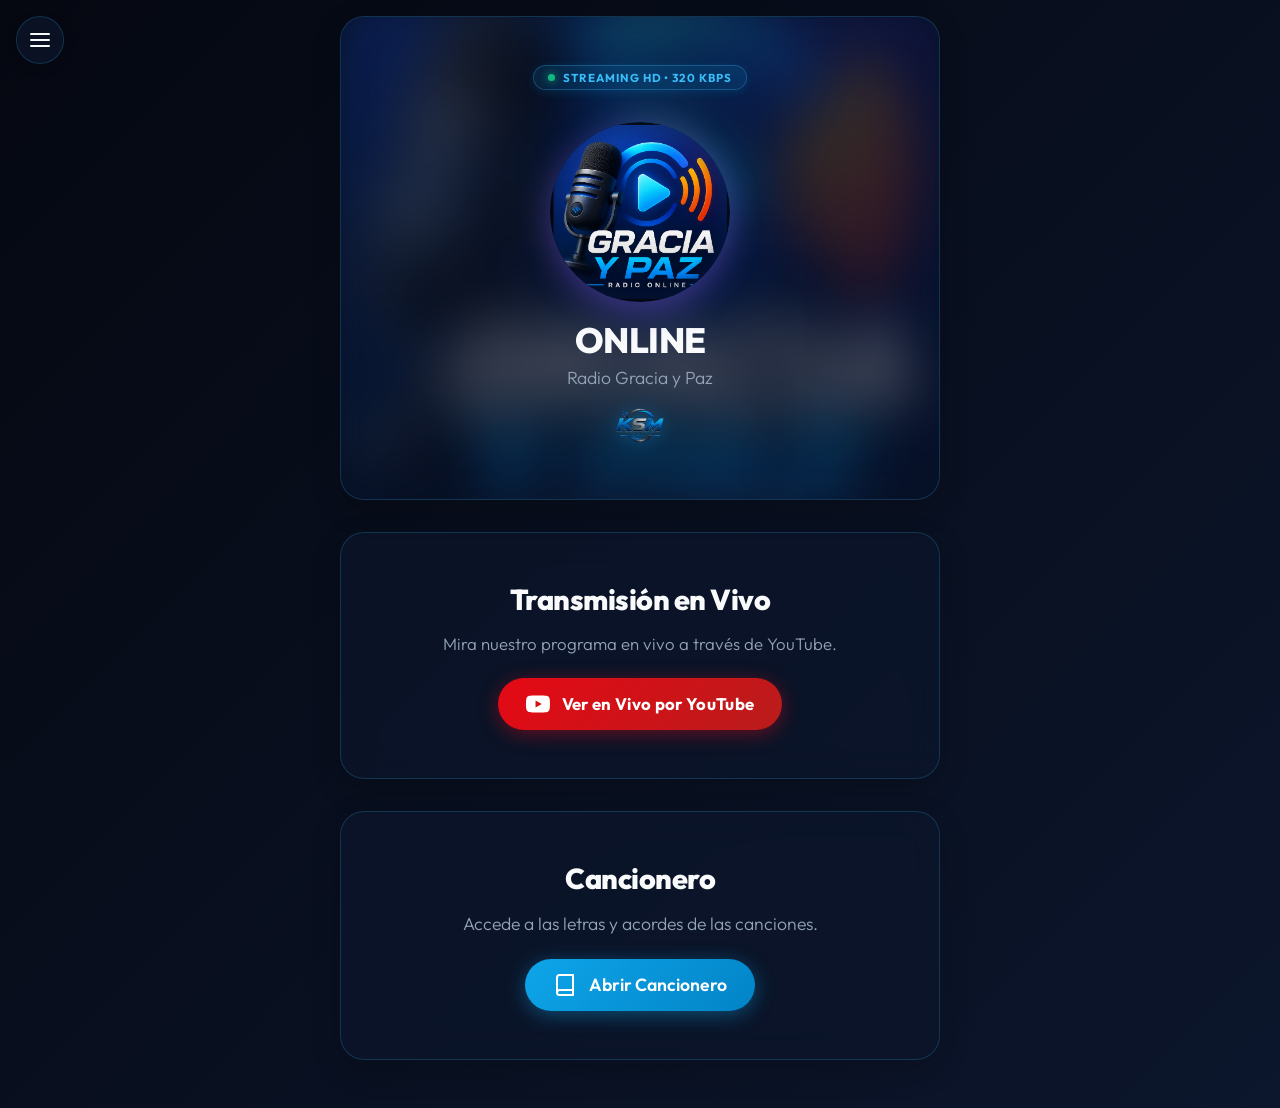
==== index.html @ c4b3cdc1 "feat: modal youtube live, nuevo branding ksm y avisos in-app" ====
<!DOCTYPE html>
<html lang="es">

<head>
  <meta charset="UTF-8">
  <meta name="viewport" content="width=device-width, initial-scale=1.0">
  <title>Radio Gracia y Paz</title>

  <!-- SEO Best Practices -->
  <meta name="description" content="Radio en vivo con KSM Streaming HD — Servidores de Radio Online & Apps Android.">
  <link rel="icon" type="image/png" href="public/logo.png">

  <!-- Tipografía Moderna -->
  <link rel="preconnect" href="https://fonts.googleapis.com">
  <link rel="preconnect" href="https://fonts.gstatic.com" crossorigin>
  <link href="https://fonts.googleapis.com/css2?family=Outfit:wght@300;400;600;800&display=swap" rel="stylesheet">

  <!-- Estilos -->
  <link rel="stylesheet" href="css/variables.css">
  <link rel="stylesheet" href="css/style.css">
</head>

<body class="app-body">
  <!-- Removido para colocarlo centrado debajo del titulo -->

  <!-- Botón de Menú -->
  <button class="menu-btn" id="menuBtn" aria-label="Abrir menú" aria-expanded="false">
    <svg width="24" height="24" viewBox="0 0 24 24" fill="none" stroke="currentColor" stroke-width="2"
      stroke-linecap="round" stroke-linejoin="round">
      <line x1="3" y1="12" x2="21" y2="12"></line>
      <line x1="3" y1="6" x2="21" y2="6"></line>
      <line x1="3" y1="18" x2="21" y2="18"></line>
    </svg>
  </button>

  <!-- Sidebar / Menú Lateral -->
  <aside class="sidebar" id="sidebar" aria-hidden="true">
    <div class="sidebar__header">
      <h2 class="sidebar__title">Menú</h2>
      <button class="sidebar__close" id="closeSidebarBtn" aria-label="Cerrar menú">
        <svg width="24" height="24" viewBox="0 0 24 24" fill="none" stroke="currentColor" stroke-width="2"
          stroke-linecap="round" stroke-linejoin="round">
          <line x1="18" y1="6" x2="6" y2="18"></line>
          <line x1="6" y1="6" x2="18" y2="18"></line>
        </svg>
      </button>
    </div>

    <div class="sidebar__content">
      <section class="sidebar__section">
        <h3 class="sidebar__subtitle">Legal</h3>
        <a href="privacy.html" class="sidebar__link">Políticas de Privacidad</a>
      </section>

      <section class="sidebar__section">
        <h3 class="sidebar__subtitle">Contacto</h3>
        <a href="https://wa.me/5491166508379" target="_blank" rel="noopener noreferrer"
          class="sidebar__link sidebar__link--whatsapp">
          <svg width="20" height="20" viewBox="0 0 24 24" fill="currentColor">
            <path
              d="M17.472 14.382c-.297-.149-1.758-.867-2.03-.967-.273-.099-.471-.148-.67.15-.197.297-.767.966-.94 1.164-.173.199-.347.223-.644.075-.297-.15-1.255-.463-2.39-1.475-.883-.788-1.48-1.761-1.653-2.059-.173-.297-.018-.458.13-.606.134-.133.298-.347.446-.52.149-.174.198-.298.298-.497.099-.198.05-.371-.025-.52-.075-.149-.669-1.612-.916-2.207-.242-.579-.487-.5-.669-.51-.173-.008-.371-.01-.57-.01-.198 0-.52.074-.792.372-.272.297-1.04 1.016-1.04 2.479 0 1.462 1.065 2.875 1.213 3.074.149.198 2.096 3.2 5.077 4.487.709.306 1.262.489 1.694.625.712.227 1.36.195 1.871.118.571-.085 1.758-.719 2.006-1.413.248-.694.248-1.289.173-1.413-.074-.124-.272-.198-.57-.347m-5.421 7.403h-.004a9.87 9.87 0 01-5.031-1.378l-.361-.214-3.741.982.998-3.648-.235-.374a9.86 9.86 0 01-1.51-5.26c.001-5.45 4.436-9.884 9.888-9.884 2.64 0 5.122 1.03 6.988 2.898a9.825 9.825 0 012.893 6.994c-.003 5.45-4.437 9.884-9.885 9.884m8.413-18.297A11.815 11.815 0 0012.05 0C5.495 0 .16 5.335.157 11.892c0 2.096.547 4.142 1.588 5.945L.057 24l6.305-1.654a11.882 11.882 0 005.683 1.448h.005c6.554 0 11.89-5.335 11.893-11.893a11.821 11.821 0 00-3.48-8.413Z" />
          </svg>
          WhatsApp
        </a>
      </section>

      <section class="sidebar__ad">
        <div class="sidebar__ad-content">
          <h3 class="sidebar__ad-title">¿Necesitas una app?</h3>
          <p class="sidebar__ad-text">Desarrollo profesional de aplicaciones y software para tu negocio.</p>
          <a href="https://ksmservicios.vercel.app/" target="_blank" rel="noopener noreferrer" class="sidebar__ad-btn">
            Contrata a KSM Servicios
          </a>
        </div>
      </section>
    </div>
  </aside>

  <div class="sidebar-overlay" id="sidebarOverlay"></div>

  <main class="app-container">

    <!-- Banner de Avisos y Comunicados In-App -->
    <aside class="announcement-banner" id="announcementBanner" aria-live="polite" aria-hidden="true">
      <div class="announcement-banner__content">
        <div class="announcement-banner__icon" aria-hidden="true">
          <svg width="20" height="20" viewBox="0 0 24 24" fill="none" stroke="currentColor" stroke-width="2"
            stroke-linecap="round" stroke-linejoin="round">
            <path d="M18 8A6 6 0 0 0 6 8c0 7-3 9-3 9h18s-3-2-3-9"></path>
            <path d="M13.73 21a2 2 0 0 1-3.46 0"></path>
          </svg>
        </div>
        <div class="announcement-banner__text-wrap">
          <h4 class="announcement-banner__title" id="announcementTitleText"></h4>
          <p class="announcement-banner__message" id="announcementMessageText"></p>
        </div>
        <button class="announcement-banner__close" id="announcementCloseBtn" aria-label="Cerrar aviso">
          <svg width="18" height="18" viewBox="0 0 24 24" fill="none" stroke="currentColor" stroke-width="2"
            stroke-linecap="round" stroke-linejoin="round">
            <line x1="18" y1="6" x2="6" y2="18"></line>
            <line x1="6" y1="6" x2="18" y2="18"></line>
          </svg>
        </button>
      </div>
    </aside>

    <!-- Reproductor Principal -->
    <section class="player" aria-label="Reproductor de Radio">
      <div class="player__brand-badge">
        <span class="player__brand-dot"></span>
        <span class="player__brand-text">STREAMING HD &bull; 320 KBPS</span>
      </div>
      <div class="player__visual">
        <div class="player__artwork" id="artwork">
          <img src="public/logo.png" alt="Logo de la Radio" class="player__logo">
        </div>
        <div class="player__info">
          <h3 class="player__title" id="nowPlayingTrack">ONLINE</h3>
          <h3 class="player__subtitle" id="nowPlayingProgram">Radio Gracia y Paz</h3>
          <div class="watermark-center" aria-hidden="true">
            <img src="public/ksm.png" alt="KSM Logo" class="watermark-center__image">
          </div>
        </div>
      </div>
    </section>

    <!-- Sección YouTube Live -->
    <section class="youtube-card" aria-label="Transmisión en Vivo por YouTube">
      <div class="youtube-card__content">
        <h3 class="youtube-card__title">Transmisión en Vivo</h3>
        <p class="youtube-card__text">Mira nuestro programa en vivo a través de YouTube.</p>
        <button id="openYoutubeBtn" class="youtube-card__btn" aria-label="Ver transmisión en vivo por YouTube">
          <svg width="24" height="24" viewBox="0 0 24 24" fill="currentColor" class="youtube-card__icon">
            <path d="M23.498 6.186a3.016 3.016 0 0 0-2.122-2.136C19.505 3.545 12 3.545 12 3.545s-7.505 0-9.377.505A3.017 3.017 0 0 0 .502 6.186C0 8.07 0 12 0 12s0 3.93.502 5.814a3.016 3.016 0 0 0 2.122 2.136c1.871.505 9.376.505 9.376.505s7.505 0 9.377-.505a3.015 3.015 0 0 0 2.122-2.136C24 15.93 24 12 24 12s0-3.93-.502-5.814zM9.545 15.568V8.432L15.818 12l-6.273 3.568z"/>
          </svg>
          Ver en Vivo por YouTube
        </button>
      </div>
    </section>

    <!-- Sección Cancionero -->
    <section class="songbook" aria-label="Cancionero">
      <div class="songbook__content">
        <h3 class="songbook__title">Cancionero</h3>
        <p class="songbook__text">Accede a las letras y acordes de las canciones.</p>
        <a href="cancionero.html" class="songbook__btn">
          <svg width="24" height="24" viewBox="0 0 24 24" fill="none" stroke="currentColor" stroke-width="2"
            stroke-linecap="round" stroke-linejoin="round" class="songbook__icon">
            <path d="M4 19.5v-15A2.5 2.5 0 0 1 6.5 2H20v20H6.5a2.5 2.5 0 0 1 0-5H20" />
          </svg>
          Abrir Cancionero
        </a>
      </div>
    </section>

  </main>

  <!-- Modal Ventana Emergente YouTube Live -->
  <div class="youtube-modal" id="youtubeModal" aria-hidden="true">
    <div class="youtube-modal__overlay" id="youtubeModalOverlay"></div>
    <div class="youtube-modal__content">
      <header class="youtube-modal__header">
        <div class="youtube-modal__title-group">
          <svg width="22" height="22" viewBox="0 0 24 24" fill="#ff0000" class="youtube-modal__badge-icon">
            <path d="M23.498 6.186a3.016 3.016 0 0 0-2.122-2.136C19.505 3.545 12 3.545 12 3.545s-7.505 0-9.377.505A3.017 3.017 0 0 0 .502 6.186C0 8.07 0 12 0 12s0 3.93.502 5.814a3.016 3.016 0 0 0 2.122 2.136c1.871.505 9.376.505 9.376.505s7.505 0 9.377-.505a3.015 3.015 0 0 0 2.122-2.136C24 15.93 24 12 24 12s0-3.93-.502-5.814zM9.545 15.568V8.432L15.818 12l-6.273 3.568z"/>
          </svg>
          <h3 class="youtube-modal__title">YouTube Live — Saúl Fernando Tula</h3>
        </div>
        <button class="youtube-modal__close" id="closeYoutubeBtn" aria-label="Cerrar video">
          <svg width="20" height="20" viewBox="0 0 24 24" fill="none" stroke="currentColor" stroke-width="2" stroke-linecap="round" stroke-linejoin="round">
            <line x1="18" y1="6" x2="6" y2="18"></line>
            <line x1="6" y1="6" x2="18" y2="18"></line>
          </svg>
        </button>
      </header>

      <div class="youtube-modal__body">
        <div class="youtube-modal__video-wrapper">
          <iframe
            id="youtubeIframe"
            class="youtube-modal__iframe"
            src=""
            data-src="https://www.youtube-nocookie.com/embed/live_stream?channel=@SaulFernandoTula"
            title="Transmisión en Vivo YouTube"
            allow="accelerometer; autoplay; clipboard-write; encrypted-media; gyroscope; picture-in-picture; web-share"
            allowfullscreen>
          </iframe>
        </div>
        <div class="youtube-modal__footer">
          <a href="https://www.youtube.com/@SaulFernandoTula/live" target="_blank" rel="noopener noreferrer" class="youtube-modal__link">
            Abrir en la aplicación de YouTube
          </a>
        </div>
      </div>
    </div>
  </div>

  <!-- Modal de Programa en Vivo (Pantalla Completa) -->
  <div class="live-modal" id="liveModal" aria-hidden="true">
    <div class="live-modal__content">
      <img src="" alt="Programa en Vivo" id="liveBannerImg" class="live-modal__image">
      <div id="liveBannerText" class="live-modal__text"></div>
      <button id="closeLiveBtn" class="live-modal__close">Cerrar Banner</button>
    </div>
  </div>

  <!-- Lógica -->
  <script src="js/script.js"></script>
</body>

</html>
---- css/variables.css ----
:root {
  /* KSM Streaming HD — Paleta Corporativa */
  --color-bg-start: #050811;
  --color-bg-end: #0c162c;
  --color-primary: #0ea5e9;
  --color-primary-hover: #0284c7;
  --color-accent-cyan: #38bdf8;
  --color-accent-glow: rgba(14, 165, 233, 0.35);
  --color-text-main: #f8fafc;
  --color-text-muted: #94a3b8;
  --color-glass-bg: rgba(12, 22, 44, 0.7);
  --color-glass-border: rgba(56, 189, 248, 0.2);
  --color-ksm-blue: #0284c7;
  --color-ksm-deep: #034275;
  --color-live-badge: #10b981;
  
  --spacing-sm: 0.5rem;
  --spacing-md: 1rem;
  --spacing-lg: 2rem;
  --spacing-xl: 3rem;
  
  --border-radius-md: 12px;
  --border-radius-lg: 24px;
  --border-radius-full: 9999px;

  --font-family-main: 'Outfit', system-ui, sans-serif;
}
---- css/style.css ----
* {
  margin: 0;
  padding: 0;
  box-sizing: border-box;
}

body {
  font-family: var(--font-family-main);
  background: linear-gradient(135deg, var(--color-bg-start), var(--color-bg-end));
  color: var(--color-text-main);
  min-height: 100vh;
  display: flex;
  justify-content: center;
  padding: var(--spacing-md);
  /* Adding some padding at bottom for mobile */
  padding-bottom: var(--spacing-xl);
}

.app-container {
  width: 100%;
  max-width: 600px;
  display: grid;
  gap: var(--spacing-lg);
  align-content: start;
}

/* Player Block */
.player {
  background: var(--color-glass-bg);
  border: 1px solid var(--color-glass-border);
  border-radius: var(--border-radius-lg);
  padding: var(--spacing-xl) var(--spacing-lg);
  backdrop-filter: blur(16px);
  -webkit-backdrop-filter: blur(16px);
  display: grid;
  gap: var(--spacing-lg);
  text-align: center;
  box-shadow: 0 10px 30px rgba(0, 0, 0, 0.2);
  position: relative;
  overflow: hidden;
  z-index: 1;
}

.player::before {
  content: '';
  position: absolute;
  top: 0;
  left: 0;
  right: 0;
  bottom: 0;
  background-image: url('../public/logo.png');
  background-size: cover;
  background-position: center;
  filter: blur(25px);
  opacity: 0.35;
  z-index: -1;
  transform: scale(1.1);
  /* Evita bordes cortados por el desenfoque */
}

/* Efecto Destello (Shine) */
.player::after {
  content: '';
  position: absolute;
  top: 0;
  left: -150%;
  width: 50%;
  height: 100%;
  background: linear-gradient(to right, transparent 0%, rgba(255, 255, 255, 0.08) 50%, transparent 100%);
  transform: skewX(-25deg);
  animation: playerShine 7s infinite;
  pointer-events: none;
  z-index: 2;
  /* Se muestra por encima del contenido sin afectar los clics */
  filter: blur(8px);
}

@keyframes playerShine {
  0% {
    left: -150%;
  }

  25% {
    left: 200%;
  }

  100% {
    left: 200%;
  }
}

.player__visual {
  display: grid;
  gap: var(--spacing-md);
  justify-items: center;
}

.player__artwork {
  width: 180px;
  aspect-ratio: 1;
  border-radius: 50%;
  background: transparent;
  display: flex;
  align-items: center;
  justify-content: center;
  box-shadow: 0 8px 32px rgba(139, 92, 246, 0.4);
  position: relative;
  overflow: hidden;
}

.player__artwork--playing::after {
  content: '';
  position: absolute;
  top: -4px;
  left: -4px;
  right: -4px;
  bottom: -4px;
  border-radius: 50%;
  border: 2px solid var(--color-primary);
  animation: pulse 1.5s ease-out infinite;
  pointer-events: none;
}

@keyframes pulse {
  0% {
    transform: scale(1);
    opacity: 0.8;
  }

  100% {
    transform: scale(1.15);
    opacity: 0;
  }
}

.player__logo {
  width: 100%;
  height: 100%;
  object-fit: cover;
  border-radius: 50%;
  -webkit-mask-image: radial-gradient(circle, black 58%, transparent 100%);
  mask-image: radial-gradient(circle, black 58%, transparent 100%);
}

.player__info {
  display: grid;
  gap: 4px;
}

.player__title {
  font-size: clamp(1.5rem, 5vw, 2.2rem);
  font-weight: 800;
  letter-spacing: -0.5px;
}

.player__subtitle {
  font-size: 1.1rem;
  color: var(--color-text-muted);
  font-weight: 300;
}

.player__controls {
  display: flex;
  justify-content: center;
  margin-top: var(--spacing-sm);
}

.player__btn {
  background: var(--color-primary);
  color: white;
  border: none;
  width: 72px;
  height: 72px;
  border-radius: var(--border-radius-full);
  font-size: 1.8rem;
  cursor: pointer;
  display: flex;
  align-items: center;
  justify-content: center;
  transition: transform 0.2s cubic-bezier(0.175, 0.885, 0.32, 1.275), background-color 0.2s;
  box-shadow: 0 4px 20px rgba(139, 92, 246, 0.5);
}

.player__btn:hover {
  background: var(--color-primary-hover);
  transform: scale(1.08);
}

.player__btn:active {
  transform: scale(0.95);
}

/* Watermark Centered */
.watermark-center {
  margin-top: var(--spacing-sm);
  display: flex;
  justify-content: center;
  align-items: center;
  opacity: 0.85;
}

.watermark-center__image {
  width: 50px;
  height: auto;
  filter: drop-shadow(0 2px 8px rgba(14, 165, 233, 0.4));
  transition: transform 0.3s ease;
}

.watermark-center__image:hover {
  transform: scale(1.08);
}

/* =========================================
   Player KSM Streaming HD Brand Badge
   ========================================= */
.player__brand-badge {
  display: inline-flex;
  align-items: center;
  justify-self: center;
  gap: 0.5rem;
  padding: 0.35rem 0.9rem;
  border-radius: var(--border-radius-full);
  background: rgba(14, 165, 233, 0.12);
  border: 1px solid rgba(56, 189, 248, 0.28);
  box-shadow: 0 2px 10px rgba(14, 165, 233, 0.15);
  font-size: 0.72rem;
  font-weight: 700;
  letter-spacing: 0.08em;
  color: var(--color-accent-cyan);
}

.player__brand-dot {
  width: 7px;
  height: 7px;
  border-radius: 50%;
  background-color: var(--color-live-badge);
  box-shadow: 0 0 8px var(--color-live-badge);
  animation: pulseDot 2s infinite ease-in-out;
}

@keyframes pulseDot {
  0%, 100% {
    opacity: 1;
    transform: scale(1);
  }
  50% {
    opacity: 0.4;
    transform: scale(0.8);
  }
}

.player__brand-text {
  line-height: 1;
}

/* =========================================
   Sidebar / Drawer Styles
   ========================================= */

/* Menu Button */
.menu-btn {
  position: fixed;
  top: var(--spacing-md);
  left: var(--spacing-md);
  z-index: 100;
  background: var(--color-glass-bg);
  border: 1px solid var(--color-glass-border);
  color: var(--color-text-main);
  width: 48px;
  height: 48px;
  border-radius: var(--border-radius-full);
  display: flex;
  align-items: center;
  justify-content: center;
  cursor: pointer;
  backdrop-filter: blur(12px);
  -webkit-backdrop-filter: blur(12px);
  box-shadow: 0 4px 12px rgba(0, 0, 0, 0.15);
  transition: background-color 0.2s, transform 0.2s;
}

.menu-btn:hover {
  background: rgba(255, 255, 255, 0.15);
  transform: scale(1.05);
}

/* Sidebar Overlay */
.sidebar-overlay {
  position: fixed;
  top: 0;
  left: 0;
  width: 100%;
  height: 100%;
  background: rgba(0, 0, 0, 0.5);
  backdrop-filter: blur(4px);
  -webkit-backdrop-filter: blur(4px);
  z-index: 1000;
  opacity: 0;
  visibility: hidden;
  transition: opacity 0.3s ease, visibility 0.3s ease;
}

.sidebar-overlay--active {
  opacity: 1;
  visibility: visible;
}

/* Sidebar Drawer */
.sidebar {
  position: fixed;
  top: 0;
  left: -100%;
  width: 280px;
  max-width: 80vw;
  height: 100%;
  background: var(--color-glass-bg);
  backdrop-filter: blur(24px);
  -webkit-backdrop-filter: blur(24px);
  border-right: 1px solid var(--color-glass-border);
  z-index: 1001;
  display: flex;
  flex-direction: column;
  transition: left 0.3s cubic-bezier(0.4, 0, 0.2, 1);
  box-shadow: 4px 0 24px rgba(0, 0, 0, 0.3);
}

.sidebar--active {
  left: 0;
}

.sidebar__header {
  display: flex;
  align-items: center;
  justify-content: space-between;
  padding: var(--spacing-lg);
  border-bottom: 1px solid var(--color-glass-border);
}

.sidebar__title {
  font-size: 1.5rem;
  font-weight: 600;
}

.sidebar__close {
  background: transparent;
  border: none;
  color: var(--color-text-main);
  cursor: pointer;
  display: flex;
  align-items: center;
  justify-content: center;
  padding: 4px;
  border-radius: 50%;
  transition: background-color 0.2s;
}

.sidebar__close:hover {
  background: rgba(255, 255, 255, 0.1);
}

.sidebar__content {
  padding: var(--spacing-lg);
  display: flex;
  flex-direction: column;
  gap: var(--spacing-xl);
  overflow-y: auto;
  flex: 1;
}

.sidebar__section {
  display: flex;
  flex-direction: column;
  gap: var(--spacing-sm);
}

.sidebar__subtitle {
  font-size: 0.9rem;
  color: var(--color-text-muted);
  text-transform: uppercase;
  letter-spacing: 1px;
  margin-bottom: 4px;
}

.sidebar__link {
  color: var(--color-text-main);
  text-decoration: none;
  font-size: 1.1rem;
  display: flex;
  align-items: center;
  gap: 12px;
  padding: 8px 0;
  transition: color 0.2s;
}

.sidebar__link:hover {
  color: var(--color-primary);
}

.sidebar__link--whatsapp {
  color: #25D366;
}

.sidebar__link--whatsapp:hover {
  color: #128C7E;
}

.sidebar__ad {
  margin-top: auto;
  background: linear-gradient(135deg, rgba(14, 165, 233, 0.15), rgba(14, 165, 233, 0.04));
  border: 1px solid var(--color-glass-border);
  border-radius: var(--border-radius-md);
  padding: var(--spacing-md);
  text-align: center;
}

.sidebar__ad-title {
  font-size: 1.15rem;
  font-weight: 700;
  margin-bottom: 6px;
  color: var(--color-accent-cyan);
}

.sidebar__ad-text {
  font-size: 0.85rem;
  color: var(--color-text-muted);
  margin-bottom: 12px;
  line-height: 1.4;
}

.sidebar__ad-btn {
  display: inline-block;
  background: linear-gradient(135deg, var(--color-primary), var(--color-primary-hover));
  color: white;
  text-decoration: none;
  padding: 10px 18px;
  border-radius: var(--border-radius-full);
  font-size: 0.85rem;
  font-weight: 700;
  letter-spacing: 0.03em;
  box-shadow: 0 4px 14px rgba(14, 165, 233, 0.35);
  transition: transform 0.2s ease, box-shadow 0.2s ease;
}

.sidebar__ad-btn:hover {
  transform: translateY(-2px);
  box-shadow: 0 6px 18px rgba(14, 165, 233, 0.45);
}

/* =========================================
   Songbook Styles
   ========================================= */

.songbook {
  background: var(--color-glass-bg);
  border: 1px solid var(--color-glass-border);
  border-radius: var(--border-radius-lg);
  padding: var(--spacing-xl) var(--spacing-lg);
  backdrop-filter: blur(16px);
  -webkit-backdrop-filter: blur(16px);
  text-align: center;
  box-shadow: 0 10px 30px rgba(0, 0, 0, 0.2);
}

.songbook__content {
  display: flex;
  flex-direction: column;
  align-items: center;
  gap: var(--spacing-md);
}

.songbook__title {
  font-size: 1.8rem;
  font-weight: 800;
  color: var(--color-text-main);
  letter-spacing: -0.5px;
}

.songbook__text {
  font-size: 1.1rem;
  color: var(--color-text-muted);
  font-weight: 300;
}

.songbook__btn {
  display: inline-flex;
  align-items: center;
  gap: 12px;
  background: linear-gradient(135deg, var(--color-primary), var(--color-primary-hover));
  color: white;
  text-decoration: none;
  padding: 14px 28px;
  border-radius: var(--border-radius-full);
  font-size: 1.1rem;
  font-weight: 600;
  transition: transform 0.2s cubic-bezier(0.175, 0.885, 0.32, 1.275), background-color 0.2s;
  box-shadow: 0 4px 20px rgba(14, 165, 233, 0.4);
  margin-top: var(--spacing-sm);
}

.songbook__btn:hover {
  background: var(--color-primary-hover);
  transform: scale(1.05);
}

.songbook__btn:active {
  transform: scale(0.95);
}

/* =========================================
   Live Modal (Pantalla Completa)
   ========================================= */
.live-modal {
  position: fixed;
  inset: 0;
  background-color: var(--color-bg-start, #000000);
  z-index: 9999;
  display: flex;
  justify-content: center;
  align-items: center;
  opacity: 0;
  visibility: hidden;
  transition: opacity 0.3s ease, visibility 0.3s ease;
}

.live-modal--active {
  opacity: 1;
  visibility: visible;
}

.live-modal__content {
  width: 100%;
  height: 100%;
  display: flex;
  flex-direction: column;
  justify-content: center;
  align-items: center;
  padding: 2rem;
  gap: 1.5rem;
}

.live-modal__image {
  max-width: 100%;
  max-height: 65vh;
  object-fit: contain;
  border-radius: var(--border-radius-lg);
  box-shadow: 0 10px 30px rgba(0, 0, 0, 0.4);
}

.live-modal__text {
  color: #ffffff;
  font-size: 1.25rem;
  text-align: center;
  font-weight: 600;
  max-width: 90%;
  text-shadow: 0 2px 4px rgba(0,0,0,0.5);
}

.live-modal__close {
  position: absolute;
  top: 1rem;
  right: 1rem;
  background-color: rgba(0, 0, 0, 0.5);
  color: #fff;
  border: none;
  padding: 0.5rem 1rem;
  border-radius: 8px;
  font-family: inherit;
  z-index: 10000;
  cursor: pointer;
  transition: background-color 0.2s;
}

.live-modal__close:hover {
  background-color: rgba(0, 0, 0, 0.8);
}

/* ============================================================
   BANNER DE AVISOS Y COMUNICADOS (IN-APP) — BEM
   ============================================================ */

.announcement-banner {
  display: none;
  background: rgba(14, 165, 233, 0.12);
  border: 1px solid rgba(56, 189, 248, 0.3);
  border-radius: var(--border-radius-md);
  padding: var(--spacing-md);
  backdrop-filter: blur(12px);
  -webkit-backdrop-filter: blur(12px);
  position: relative;
  overflow: hidden;
  box-shadow: 0 4px 20px rgba(14, 165, 233, 0.2);
  animation: announcementSlideIn 0.3s ease-out;
}

.announcement-banner--visible {
  display: block;
}

@keyframes announcementSlideIn {
  from {
    opacity: 0;
    transform: translateY(-8px);
  }
  to {
    opacity: 1;
    transform: translateY(0);
  }
}

.announcement-banner__content {
  display: flex;
  align-items: flex-start;
  gap: var(--spacing-md);
}

.announcement-banner__icon {
  flex-shrink: 0;
  width: 38px;
  height: 38px;
  border-radius: var(--border-radius-full);
  background: linear-gradient(135deg, var(--color-primary), var(--color-primary-hover));
  color: #ffffff;
  display: flex;
  align-items: center;
  justify-content: center;
  box-shadow: 0 2px 10px rgba(14, 165, 233, 0.35);
}

.announcement-banner__text-wrap {
  flex: 1;
  display: flex;
  flex-direction: column;
  gap: 0.25rem;
}

.announcement-banner__title {
  font-size: 1rem;
  font-weight: 700;
  color: var(--color-accent-cyan);
  margin: 0;
}

.announcement-banner__message {
  font-size: 0.875rem;
  color: var(--color-text-muted);
  line-height: 1.4;
  margin: 0;
}

.announcement-banner__close {
  flex-shrink: 0;
  background: transparent;
  border: none;
  color: var(--color-text-muted);
  cursor: pointer;
  padding: 0.25rem;
  border-radius: var(--border-radius-full);
  display: flex;
  align-items: center;
  justify-content: center;
  transition: color 0.2s ease, background 0.2s ease;
}

.announcement-banner__close:hover {
  color: var(--color-text-main);
  background: rgba(255, 255, 255, 0.1);
}

/* ============================================================
   YOUTUBE LIVE CARD & MODAL — BEM
   ============================================================ */

.youtube-card {
  background: var(--color-glass-bg);
  border: 1px solid var(--color-glass-border);
  border-radius: var(--border-radius-lg);
  padding: var(--spacing-xl) var(--spacing-lg);
  backdrop-filter: blur(16px);
  -webkit-backdrop-filter: blur(16px);
  text-align: center;
  box-shadow: 0 10px 30px rgba(0, 0, 0, 0.2);
}

.youtube-card__content {
  display: flex;
  flex-direction: column;
  align-items: center;
  gap: var(--spacing-md);
}

.youtube-card__title {
  font-size: 1.8rem;
  font-weight: 800;
  color: var(--color-text-main);
  letter-spacing: -0.5px;
  margin: 0;
}

.youtube-card__text {
  font-size: 1.05rem;
  color: var(--color-text-muted);
  font-weight: 300;
  margin: 0;
}

.youtube-card__btn {
  display: inline-flex;
  align-items: center;
  gap: 12px;
  background: linear-gradient(135deg, #e50914 0%, #b91c1c 100%);
  color: #ffffff;
  border: none;
  cursor: pointer;
  padding: 14px 28px;
  border-radius: var(--border-radius-full);
  font-family: var(--font-family-main);
  font-size: 1.05rem;
  font-weight: 700;
  letter-spacing: 0.02em;
  transition: transform 0.2s cubic-bezier(0.175, 0.885, 0.32, 1.275), box-shadow 0.2s ease;
  box-shadow: 0 4px 20px rgba(229, 9, 20, 0.4);
  margin-top: var(--spacing-sm);
}

.youtube-card__btn:hover {
  transform: scale(1.05);
  box-shadow: 0 6px 26px rgba(229, 9, 20, 0.6);
}

.youtube-card__btn:active {
  transform: scale(0.96);
}

.youtube-card__icon {
  flex-shrink: 0;
}

/* Modal Popup */
.youtube-modal {
  position: fixed;
  inset: 0;
  z-index: 3000;
  display: flex;
  justify-content: center;
  align-items: center;
  padding: var(--spacing-md);
  opacity: 0;
  visibility: hidden;
  transition: opacity 0.3s ease, visibility 0.3s ease;
}

.youtube-modal--active {
  opacity: 1;
  visibility: visible;
}

.youtube-modal__overlay {
  position: absolute;
  inset: 0;
  background: rgba(3, 7, 18, 0.82);
  backdrop-filter: blur(8px);
  -webkit-backdrop-filter: blur(8px);
}

.youtube-modal__content {
  position: relative;
  z-index: 1;
  width: 100%;
  max-width: 680px;
  background: var(--color-glass-bg);
  border: 1px solid var(--color-glass-border);
  border-radius: var(--border-radius-lg);
  overflow: hidden;
  box-shadow: 0 20px 50px rgba(0, 0, 0, 0.6);
  display: flex;
  flex-direction: column;
  backdrop-filter: blur(20px);
  -webkit-backdrop-filter: blur(20px);
  animation: modalScaleIn 0.25s ease-out;
}

@keyframes modalScaleIn {
  from {
    opacity: 0;
    transform: scale(0.94);
  }
  to {
    opacity: 1;
    transform: scale(1);
  }
}

.youtube-modal__header {
  display: flex;
  justify-content: space-between;
  align-items: center;
  padding: 1rem 1.25rem;
  border-bottom: 1px solid var(--color-glass-border);
  background: rgba(12, 22, 44, 0.6);
}

.youtube-modal__title-group {
  display: flex;
  align-items: center;
  gap: 0.6rem;
}

.youtube-modal__title {
  font-size: 1rem;
  font-weight: 700;
  color: var(--color-text-main);
  margin: 0;
}

.youtube-modal__close {
  background: transparent;
  border: none;
  color: var(--color-text-muted);
  cursor: pointer;
  padding: 0.35rem;
  border-radius: var(--border-radius-full);
  display: flex;
  align-items: center;
  justify-content: center;
  transition: all 0.2s ease;
}

.youtube-modal__close:hover {
  color: #ffffff;
  background: rgba(255, 255, 255, 0.1);
  transform: rotate(90deg);
}

.youtube-modal__body {
  padding: var(--spacing-md);
  display: flex;
  flex-direction: column;
  gap: var(--spacing-md);
}

.youtube-modal__video-wrapper {
  position: relative;
  width: 100%;
  aspect-ratio: 16 / 9;
  border-radius: var(--border-radius-md);
  overflow: hidden;
  background: #000000;
  box-shadow: 0 4px 16px rgba(0, 0, 0, 0.5);
}

.youtube-modal__iframe {
  position: absolute;
  top: 0;
  left: 0;
  width: 100%;
  height: 100%;
  border: none;
}

.youtube-modal__footer {
  display: flex;
  justify-content: flex-end;
}

.youtube-modal__link {
  font-size: 0.85rem;
  color: var(--color-accent-cyan);
  text-decoration: none;
  font-weight: 600;
  display: inline-flex;
  align-items: center;
  gap: 0.4rem;
  transition: color 0.2s ease;
}

.youtube-modal__link:hover {
  color: #ffffff;
  text-decoration: underline;
}
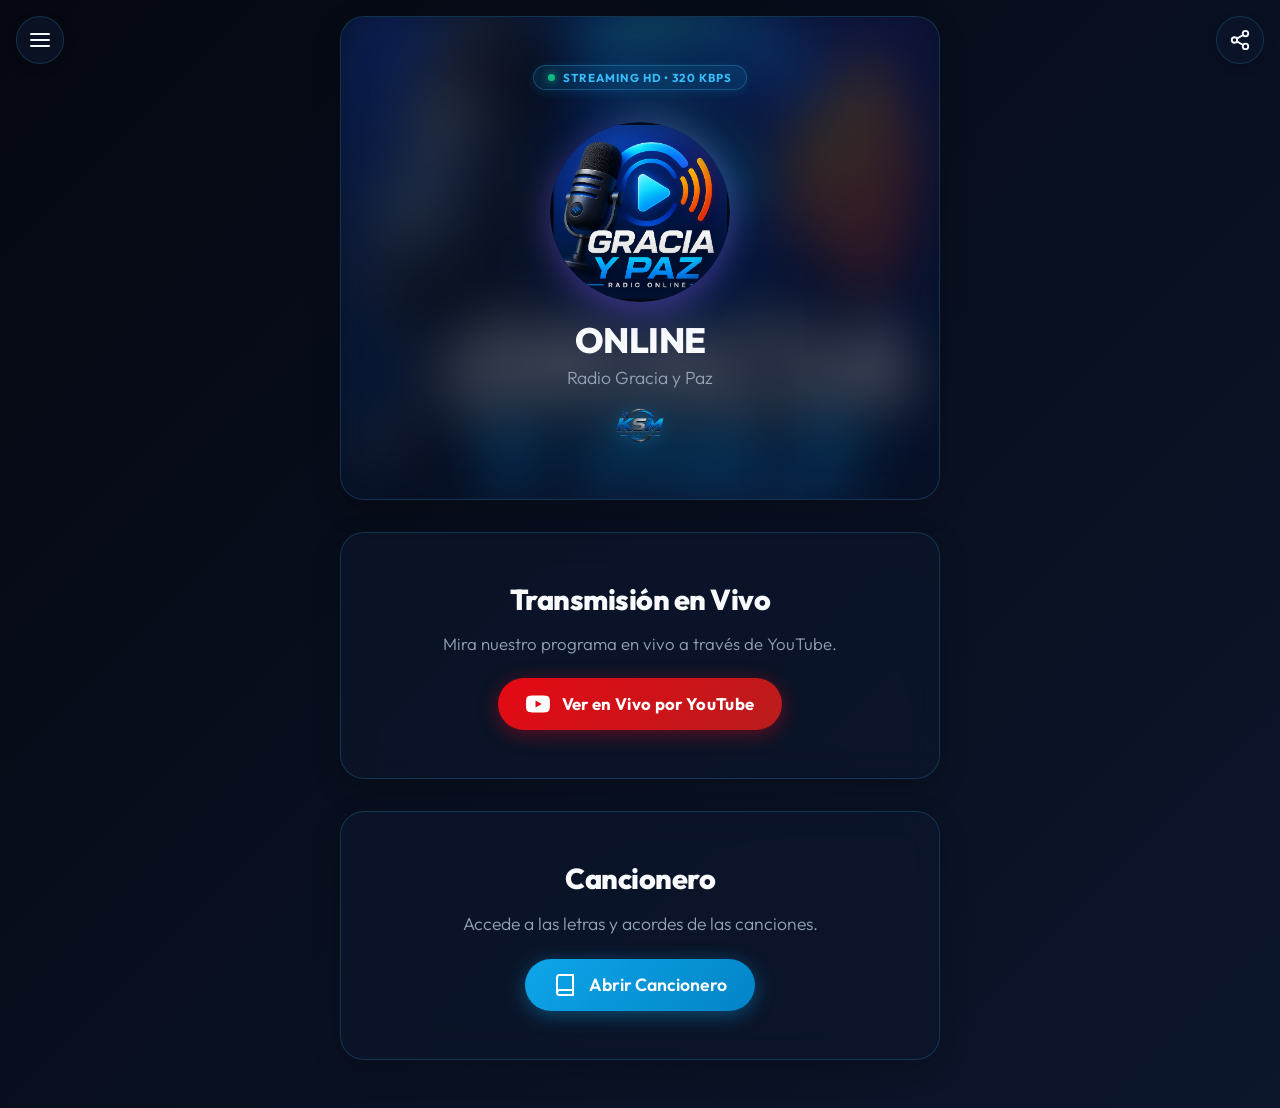
==== commit e2cc758d: "feat: boton compartir app google play arriba a la derecha" ====
--- a/index.html
+++ b/index.html
@@ -30,6 +30,18 @@
       <line x1="3" y1="12" x2="21" y2="12"></line>
       <line x1="3" y1="6" x2="21" y2="6"></line>
       <line x1="3" y1="18" x2="21" y2="18"></line>
+    </svg>
+  </button>
+
+  <!-- Botón Compartir App (Arriba a la derecha) -->
+  <button class="share-btn" id="shareBtn" aria-label="Compartir aplicación" title="Compartir aplicación en Play Store">
+    <svg width="22" height="22" viewBox="0 0 24 24" fill="none" stroke="currentColor" stroke-width="2"
+      stroke-linecap="round" stroke-linejoin="round">
+      <circle cx="18" cy="5" r="3"></circle>
+      <circle cx="6" cy="12" r="3"></circle>
+      <circle cx="18" cy="19" r="3"></circle>
+      <line x1="8.59" y1="13.51" x2="15.42" y2="17.49"></line>
+      <line x1="15.41" y1="6.51" x2="8.59" y2="10.49"></line>
     </svg>
   </button>
 
@@ -164,7 +176,7 @@
           <svg width="22" height="22" viewBox="0 0 24 24" fill="#ff0000" class="youtube-modal__badge-icon">
             <path d="M23.498 6.186a3.016 3.016 0 0 0-2.122-2.136C19.505 3.545 12 3.545 12 3.545s-7.505 0-9.377.505A3.017 3.017 0 0 0 .502 6.186C0 8.07 0 12 0 12s0 3.93.502 5.814a3.016 3.016 0 0 0 2.122 2.136c1.871.505 9.376.505 9.376.505s7.505 0 9.377-.505a3.015 3.015 0 0 0 2.122-2.136C24 15.93 24 12 24 12s0-3.93-.502-5.814zM9.545 15.568V8.432L15.818 12l-6.273 3.568z"/>
           </svg>
-          <h3 class="youtube-modal__title">YouTube Live — Saúl Fernando Tula</h3>
+          <h3 class="youtube-modal__title">YouTube Live — Radio Gracia y Paz</h3>
         </div>
         <button class="youtube-modal__close" id="closeYoutubeBtn" aria-label="Cerrar video">
           <svg width="20" height="20" viewBox="0 0 24 24" fill="none" stroke="currentColor" stroke-width="2" stroke-linecap="round" stroke-linejoin="round">
@@ -180,14 +192,14 @@
             id="youtubeIframe"
             class="youtube-modal__iframe"
             src=""
-            data-src="https://www.youtube-nocookie.com/embed/live_stream?channel=@SaulFernandoTula"
+            data-src="https://www.youtube.com/embed/rlNdDdxES4E?autoplay=1"
             title="Transmisión en Vivo YouTube"
             allow="accelerometer; autoplay; clipboard-write; encrypted-media; gyroscope; picture-in-picture; web-share"
             allowfullscreen>
           </iframe>
         </div>
         <div class="youtube-modal__footer">
-          <a href="https://www.youtube.com/@SaulFernandoTula/live" target="_blank" rel="noopener noreferrer" class="youtube-modal__link">
+          <a id="youtubeExternalLink" href="https://www.youtube.com/watch?v=rlNdDdxES4E" target="_blank" rel="noopener noreferrer" class="youtube-modal__link">
             Abrir en la aplicación de YouTube
           </a>
         </div>
--- a/css/style.css
+++ b/css/style.css
@@ -284,6 +284,39 @@
   transform: scale(1.05);
 }
 
+/* Share Button */
+.share-btn {
+  position: fixed;
+  top: var(--spacing-md);
+  right: var(--spacing-md);
+  z-index: 100;
+  background: var(--color-glass-bg);
+  border: 1px solid var(--color-glass-border);
+  color: var(--color-text-main);
+  width: 48px;
+  height: 48px;
+  border-radius: var(--border-radius-full);
+  display: flex;
+  align-items: center;
+  justify-content: center;
+  cursor: pointer;
+  backdrop-filter: blur(12px);
+  -webkit-backdrop-filter: blur(12px);
+  box-shadow: 0 4px 12px rgba(0, 0, 0, 0.15);
+  transition: background-color 0.2s, transform 0.2s, color 0.2s, border-color 0.2s;
+}
+
+.share-btn:hover {
+  background: rgba(255, 255, 255, 0.15);
+  color: var(--color-accent-cyan);
+  border-color: rgba(56, 189, 248, 0.5);
+  transform: scale(1.05);
+}
+
+.share-btn:active {
+  transform: scale(0.95);
+}
+
 /* Sidebar Overlay */
 .sidebar-overlay {
   position: fixed;
